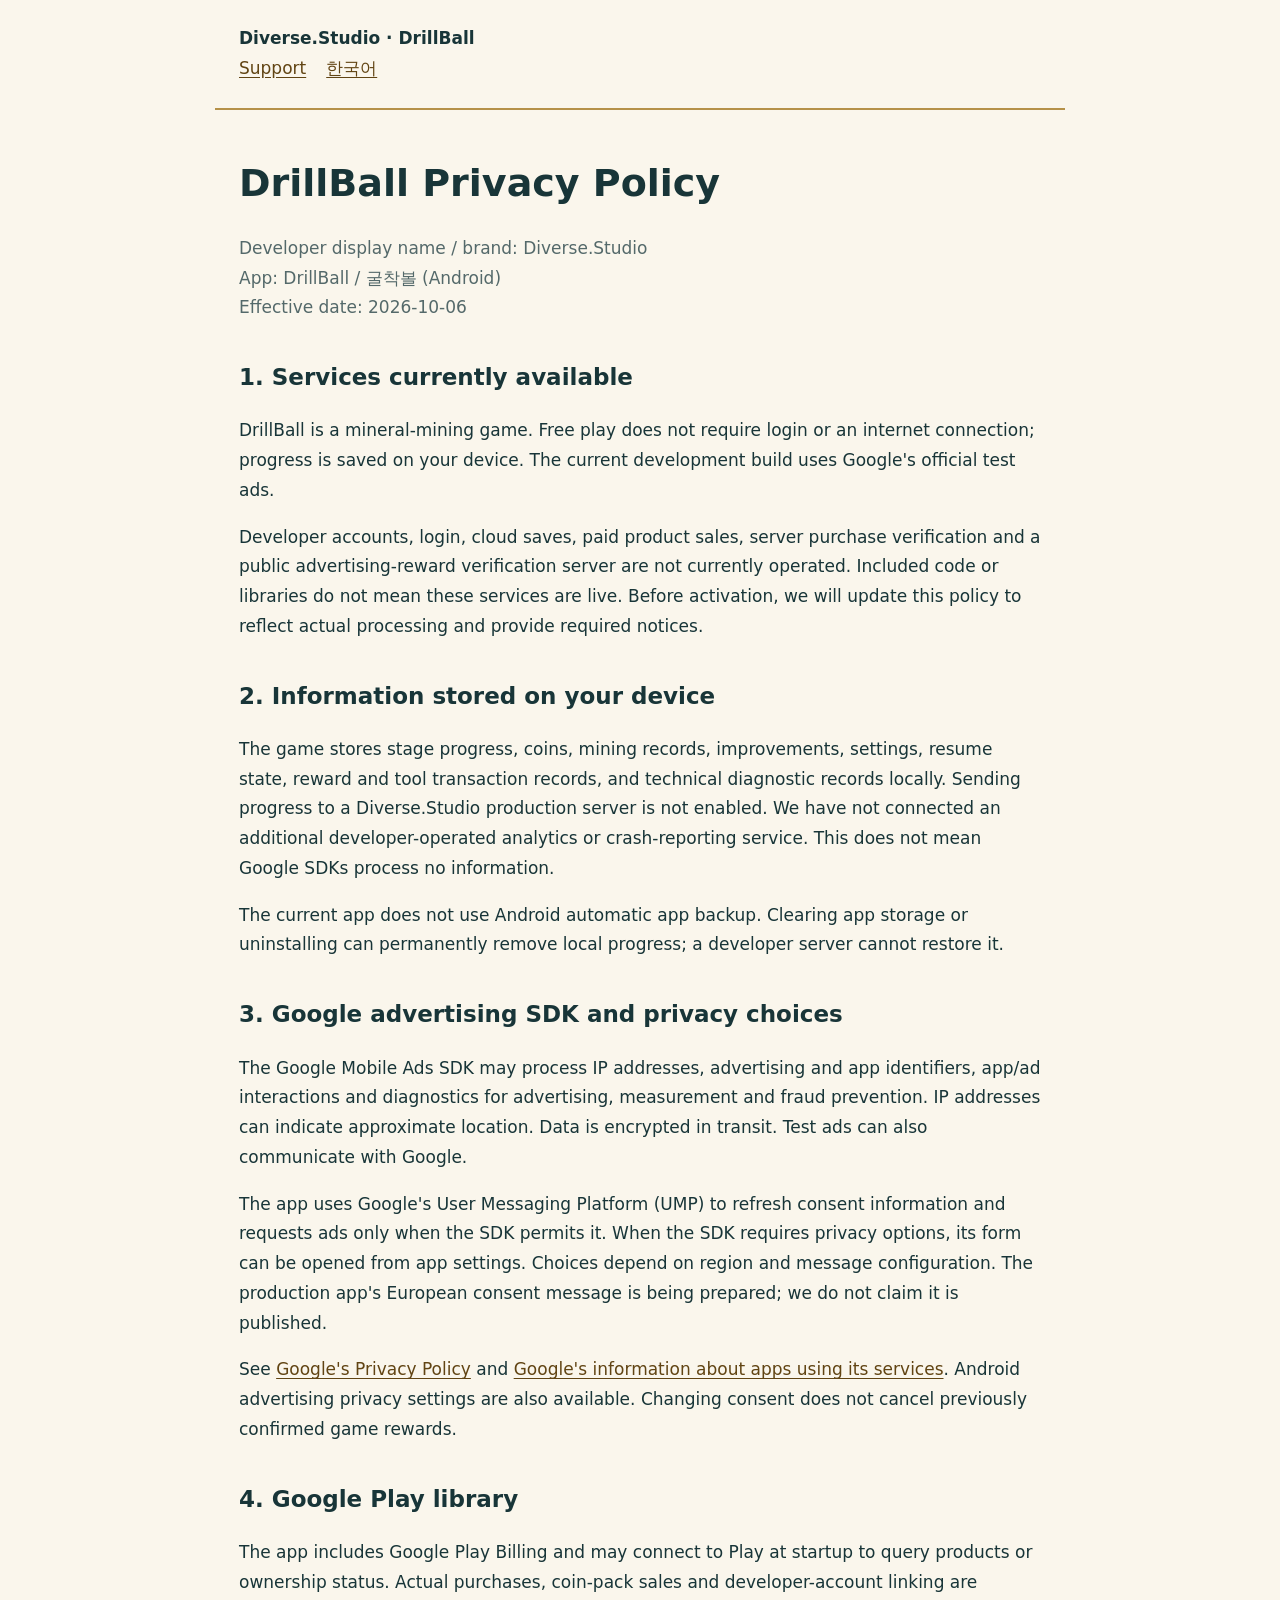
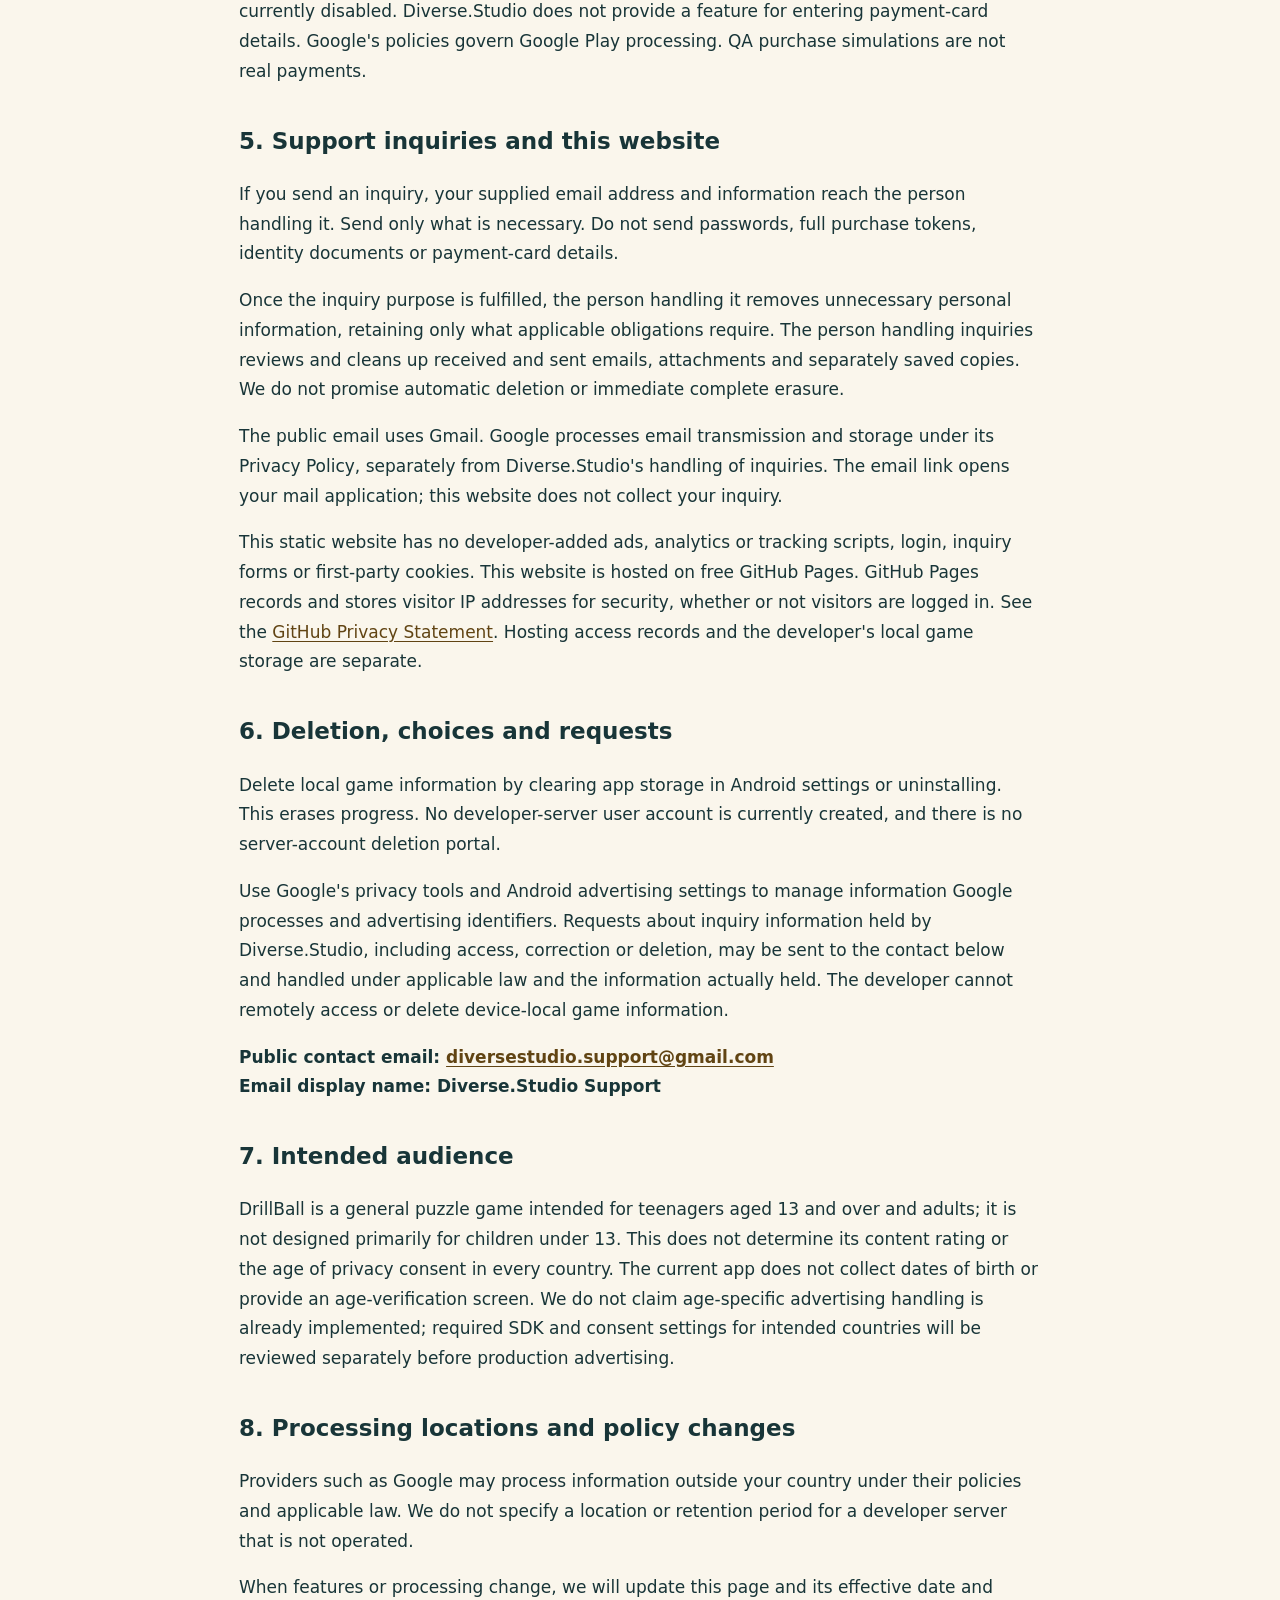
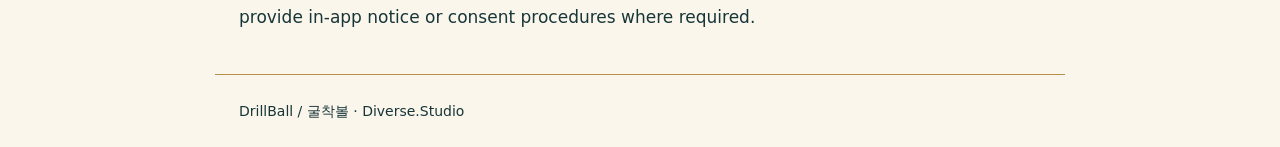
==== privacy-en.html @ 2e50ca30 "Publish approved DrillBall support and bilingual privacy policy" ====
<!doctype html>
<html lang="en"><head><meta charset="utf-8"><meta name="viewport" content="width=device-width,initial-scale=1"><title>DrillBall Privacy Policy — Diverse.Studio</title><link rel="stylesheet" href="style.css"></head><body>
<header><strong>Diverse.Studio · DrillBall</strong><nav aria-label="Language and support"><a href="index.html">Support</a><a href="privacy-ko.html" lang="ko">한국어</a></nav></header>
<main><h1>DrillBall Privacy Policy</h1><p class="meta">Developer display name / brand: Diverse.Studio<br>App: DrillBall / 굴착볼 (Android)<br>Effective date: 2026-10-06</p>
<h2>1. Services currently available</h2><p>DrillBall is a mineral-mining game. Free play does not require login or an internet connection; progress is saved on your device. The current development build uses Google's official test ads.</p><p>Developer accounts, login, cloud saves, paid product sales, server purchase verification and a public advertising-reward verification server are not currently operated. Included code or libraries do not mean these services are live. Before activation, we will update this policy to reflect actual processing and provide required notices.</p>
<h2>2. Information stored on your device</h2><p>The game stores stage progress, coins, mining records, improvements, settings, resume state, reward and tool transaction records, and technical diagnostic records locally. Sending progress to a Diverse.Studio production server is not enabled. We have not connected an additional developer-operated analytics or crash-reporting service. This does not mean Google SDKs process no information.</p><p>The current app does not use Android automatic app backup. Clearing app storage or uninstalling can permanently remove local progress; a developer server cannot restore it.</p>
<h2>3. Google advertising SDK and privacy choices</h2><p>The Google Mobile Ads SDK may process IP addresses, advertising and app identifiers, app/ad interactions and diagnostics for advertising, measurement and fraud prevention. IP addresses can indicate approximate location. Data is encrypted in transit. Test ads can also communicate with Google.</p><p>The app uses Google's User Messaging Platform (UMP) to refresh consent information and requests ads only when the SDK permits it. When the SDK requires privacy options, its form can be opened from app settings. Choices depend on region and message configuration. The production app's European consent message is being prepared; we do not claim it is published.</p><p>See <a href="https://policies.google.com/privacy">Google's Privacy Policy</a> and <a href="https://policies.google.com/technologies/partner-sites">Google's information about apps using its services</a>. Android advertising privacy settings are also available. Changing consent does not cancel previously confirmed game rewards.</p>
<h2>4. Google Play library</h2><p>The app includes Google Play Billing and may connect to Play at startup to query products or ownership status. Actual purchases, coin-pack sales and developer-account linking are currently disabled. Diverse.Studio does not provide a feature for entering payment-card details. Google's policies govern Google Play processing. QA purchase simulations are not real payments.</p>
<h2>5. Support inquiries and this website</h2><p>If you send an inquiry, your supplied email address and information reach the person handling it. Send only what is necessary. Do not send passwords, full purchase tokens, identity documents or payment-card details.</p><p>Once the inquiry purpose is fulfilled, the person handling it removes unnecessary personal information, retaining only what applicable obligations require. The person handling inquiries reviews and cleans up received and sent emails, attachments and separately saved copies. We do not promise automatic deletion or immediate complete erasure.</p><p>The public email uses Gmail. Google processes email transmission and storage under its Privacy Policy, separately from Diverse.Studio's handling of inquiries. The email link opens your mail application; this website does not collect your inquiry.</p><p>This static website has no developer-added ads, analytics or tracking scripts, login, inquiry forms or first-party cookies. This website is hosted on free GitHub Pages. GitHub Pages records and stores visitor IP addresses for security, whether or not visitors are logged in. See the <a href="https://docs.github.com/en/site-policy/privacy-policies/github-general-privacy-statement">GitHub Privacy Statement</a>. Hosting access records and the developer's local game storage are separate.</p>
<h2>6. Deletion, choices and requests</h2><p>Delete local game information by clearing app storage in Android settings or uninstalling. This erases progress. No developer-server user account is currently created, and there is no server-account deletion portal.</p><p>Use Google's privacy tools and Android advertising settings to manage information Google processes and advertising identifiers. Requests about inquiry information held by Diverse.Studio, including access, correction or deletion, may be sent to the contact below and handled under applicable law and the information actually held. The developer cannot remotely access or delete device-local game information.</p><p><strong>Public contact email: <a href="mailto:diversestudio.support@gmail.com">diversestudio.support@gmail.com</a><br>Email display name: Diverse.Studio Support</strong></p>
<h2>7. Intended audience</h2><p>DrillBall is a general puzzle game intended for teenagers aged 13 and over and adults; it is not designed primarily for children under 13. This does not determine its content rating or the age of privacy consent in every country. The current app does not collect dates of birth or provide an age-verification screen. We do not claim age-specific advertising handling is already implemented; required SDK and consent settings for intended countries will be reviewed separately before production advertising.</p>
<h2>8. Processing locations and policy changes</h2><p>Providers such as Google may process information outside your country under their policies and applicable law. We do not specify a location or retention period for a developer server that is not operated.</p><p>When features or processing change, we will update this page and its effective date and provide in-app notice or consent procedures where required.</p>
</main><footer>DrillBall / 굴착볼 · Diverse.Studio</footer></body></html>
---- style.css ----
:root{color-scheme:light}*{box-sizing:border-box}body{margin:0;background:#faf6ec;color:#183538;font:17px/1.75 system-ui,-apple-system,'Segoe UI',sans-serif}header,main,footer{max-width:850px;margin:auto;padding:24px}header{border-bottom:2px solid #b59149}a{color:#614413;text-underline-offset:3px}h1{font-size:clamp(26px,5vw,38px);line-height:1.3}h2{font-size:23px;margin-top:34px}p,li{overflow-wrap:anywhere}nav{display:flex;flex-wrap:wrap;gap:20px}.meta{color:#54696a}footer{border-top:1px solid #b59149;font-size:14px}a:focus-visible{outline:3px solid #216877;outline-offset:4px}@media(max-width:480px){header,main,footer{padding:20px}body{font-size:16px}}
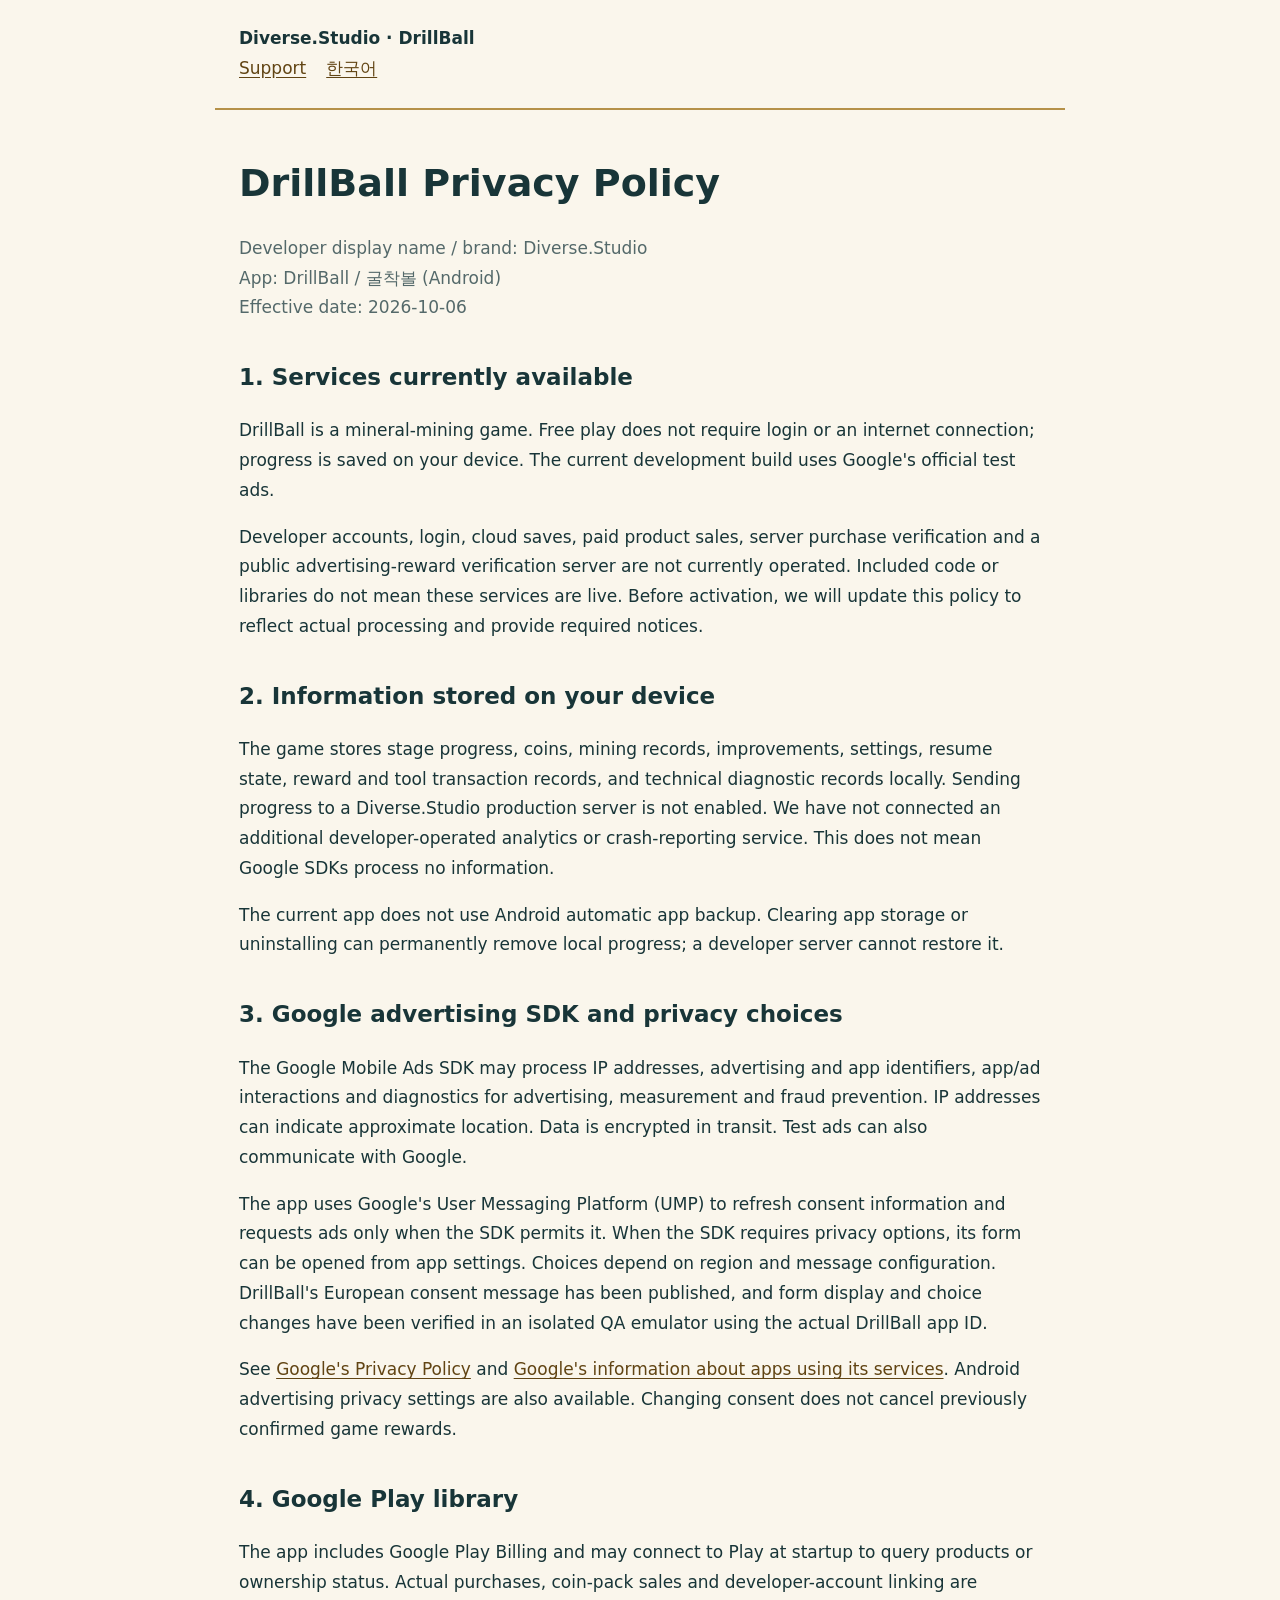
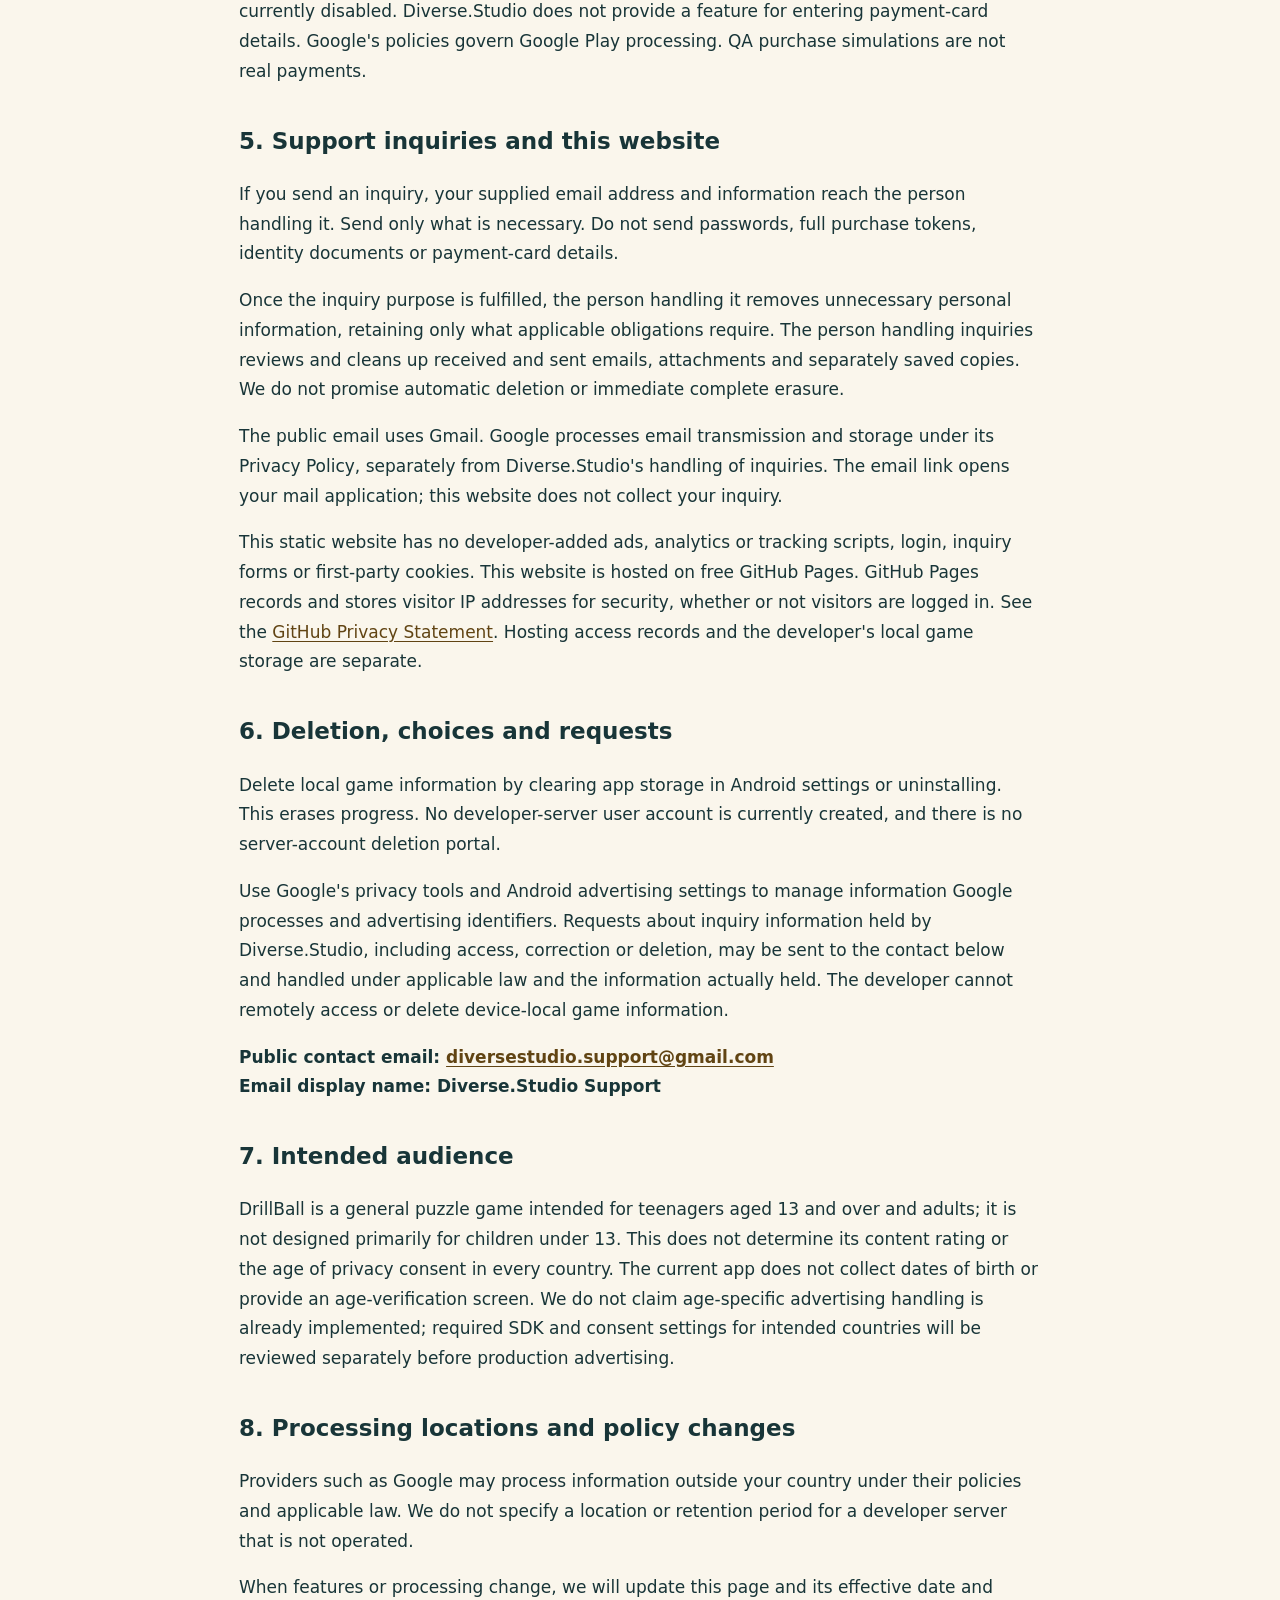
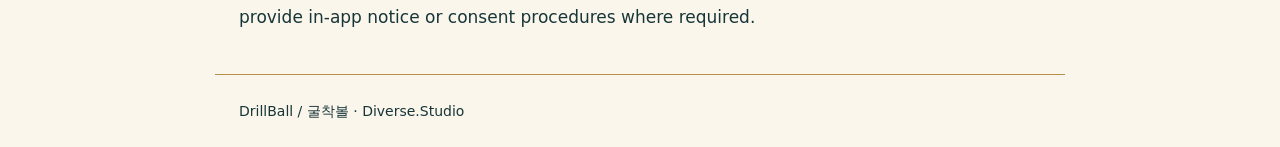
==== commit 9ddeb216: "Update published EU consent status in Korean and English policies" ====
--- a/privacy-en.html
+++ b/privacy-en.html
@@ -4,7 +4,7 @@
 <main><h1>DrillBall Privacy Policy</h1><p class="meta">Developer display name / brand: Diverse.Studio<br>App: DrillBall / 굴착볼 (Android)<br>Effective date: 2026-10-06</p>
 <h2>1. Services currently available</h2><p>DrillBall is a mineral-mining game. Free play does not require login or an internet connection; progress is saved on your device. The current development build uses Google's official test ads.</p><p>Developer accounts, login, cloud saves, paid product sales, server purchase verification and a public advertising-reward verification server are not currently operated. Included code or libraries do not mean these services are live. Before activation, we will update this policy to reflect actual processing and provide required notices.</p>
 <h2>2. Information stored on your device</h2><p>The game stores stage progress, coins, mining records, improvements, settings, resume state, reward and tool transaction records, and technical diagnostic records locally. Sending progress to a Diverse.Studio production server is not enabled. We have not connected an additional developer-operated analytics or crash-reporting service. This does not mean Google SDKs process no information.</p><p>The current app does not use Android automatic app backup. Clearing app storage or uninstalling can permanently remove local progress; a developer server cannot restore it.</p>
-<h2>3. Google advertising SDK and privacy choices</h2><p>The Google Mobile Ads SDK may process IP addresses, advertising and app identifiers, app/ad interactions and diagnostics for advertising, measurement and fraud prevention. IP addresses can indicate approximate location. Data is encrypted in transit. Test ads can also communicate with Google.</p><p>The app uses Google's User Messaging Platform (UMP) to refresh consent information and requests ads only when the SDK permits it. When the SDK requires privacy options, its form can be opened from app settings. Choices depend on region and message configuration. The production app's European consent message is being prepared; we do not claim it is published.</p><p>See <a href="https://policies.google.com/privacy">Google's Privacy Policy</a> and <a href="https://policies.google.com/technologies/partner-sites">Google's information about apps using its services</a>. Android advertising privacy settings are also available. Changing consent does not cancel previously confirmed game rewards.</p>
+<h2>3. Google advertising SDK and privacy choices</h2><p>The Google Mobile Ads SDK may process IP addresses, advertising and app identifiers, app/ad interactions and diagnostics for advertising, measurement and fraud prevention. IP addresses can indicate approximate location. Data is encrypted in transit. Test ads can also communicate with Google.</p><p>The app uses Google's User Messaging Platform (UMP) to refresh consent information and requests ads only when the SDK permits it. When the SDK requires privacy options, its form can be opened from app settings. Choices depend on region and message configuration. DrillBall's European consent message has been published, and form display and choice changes have been verified in an isolated QA emulator using the actual DrillBall app ID.</p><p>See <a href="https://policies.google.com/privacy">Google's Privacy Policy</a> and <a href="https://policies.google.com/technologies/partner-sites">Google's information about apps using its services</a>. Android advertising privacy settings are also available. Changing consent does not cancel previously confirmed game rewards.</p>
 <h2>4. Google Play library</h2><p>The app includes Google Play Billing and may connect to Play at startup to query products or ownership status. Actual purchases, coin-pack sales and developer-account linking are currently disabled. Diverse.Studio does not provide a feature for entering payment-card details. Google's policies govern Google Play processing. QA purchase simulations are not real payments.</p>
 <h2>5. Support inquiries and this website</h2><p>If you send an inquiry, your supplied email address and information reach the person handling it. Send only what is necessary. Do not send passwords, full purchase tokens, identity documents or payment-card details.</p><p>Once the inquiry purpose is fulfilled, the person handling it removes unnecessary personal information, retaining only what applicable obligations require. The person handling inquiries reviews and cleans up received and sent emails, attachments and separately saved copies. We do not promise automatic deletion or immediate complete erasure.</p><p>The public email uses Gmail. Google processes email transmission and storage under its Privacy Policy, separately from Diverse.Studio's handling of inquiries. The email link opens your mail application; this website does not collect your inquiry.</p><p>This static website has no developer-added ads, analytics or tracking scripts, login, inquiry forms or first-party cookies. This website is hosted on free GitHub Pages. GitHub Pages records and stores visitor IP addresses for security, whether or not visitors are logged in. See the <a href="https://docs.github.com/en/site-policy/privacy-policies/github-general-privacy-statement">GitHub Privacy Statement</a>. Hosting access records and the developer's local game storage are separate.</p>
 <h2>6. Deletion, choices and requests</h2><p>Delete local game information by clearing app storage in Android settings or uninstalling. This erases progress. No developer-server user account is currently created, and there is no server-account deletion portal.</p><p>Use Google's privacy tools and Android advertising settings to manage information Google processes and advertising identifiers. Requests about inquiry information held by Diverse.Studio, including access, correction or deletion, may be sent to the contact below and handled under applicable law and the information actually held. The developer cannot remotely access or delete device-local game information.</p><p><strong>Public contact email: <a href="mailto:diversestudio.support@gmail.com">diversestudio.support@gmail.com</a><br>Email display name: Diverse.Studio Support</strong></p>
